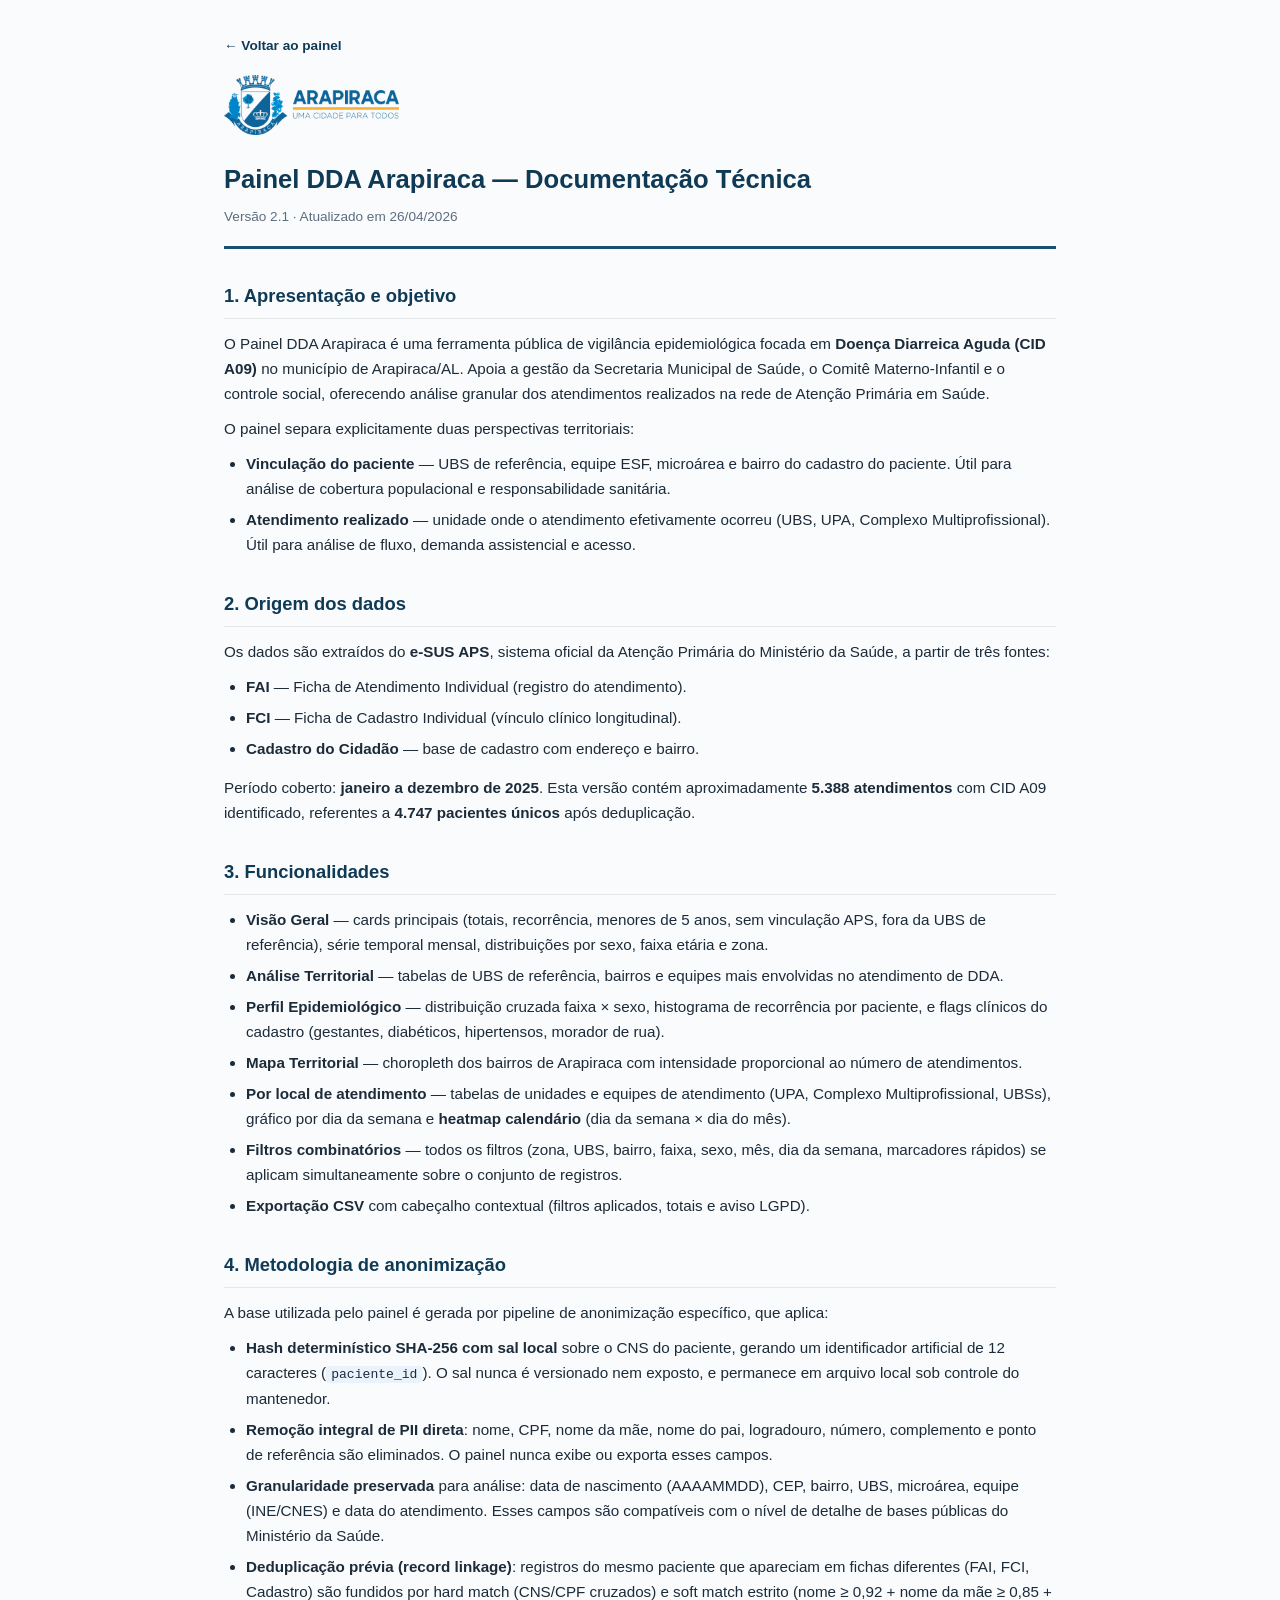
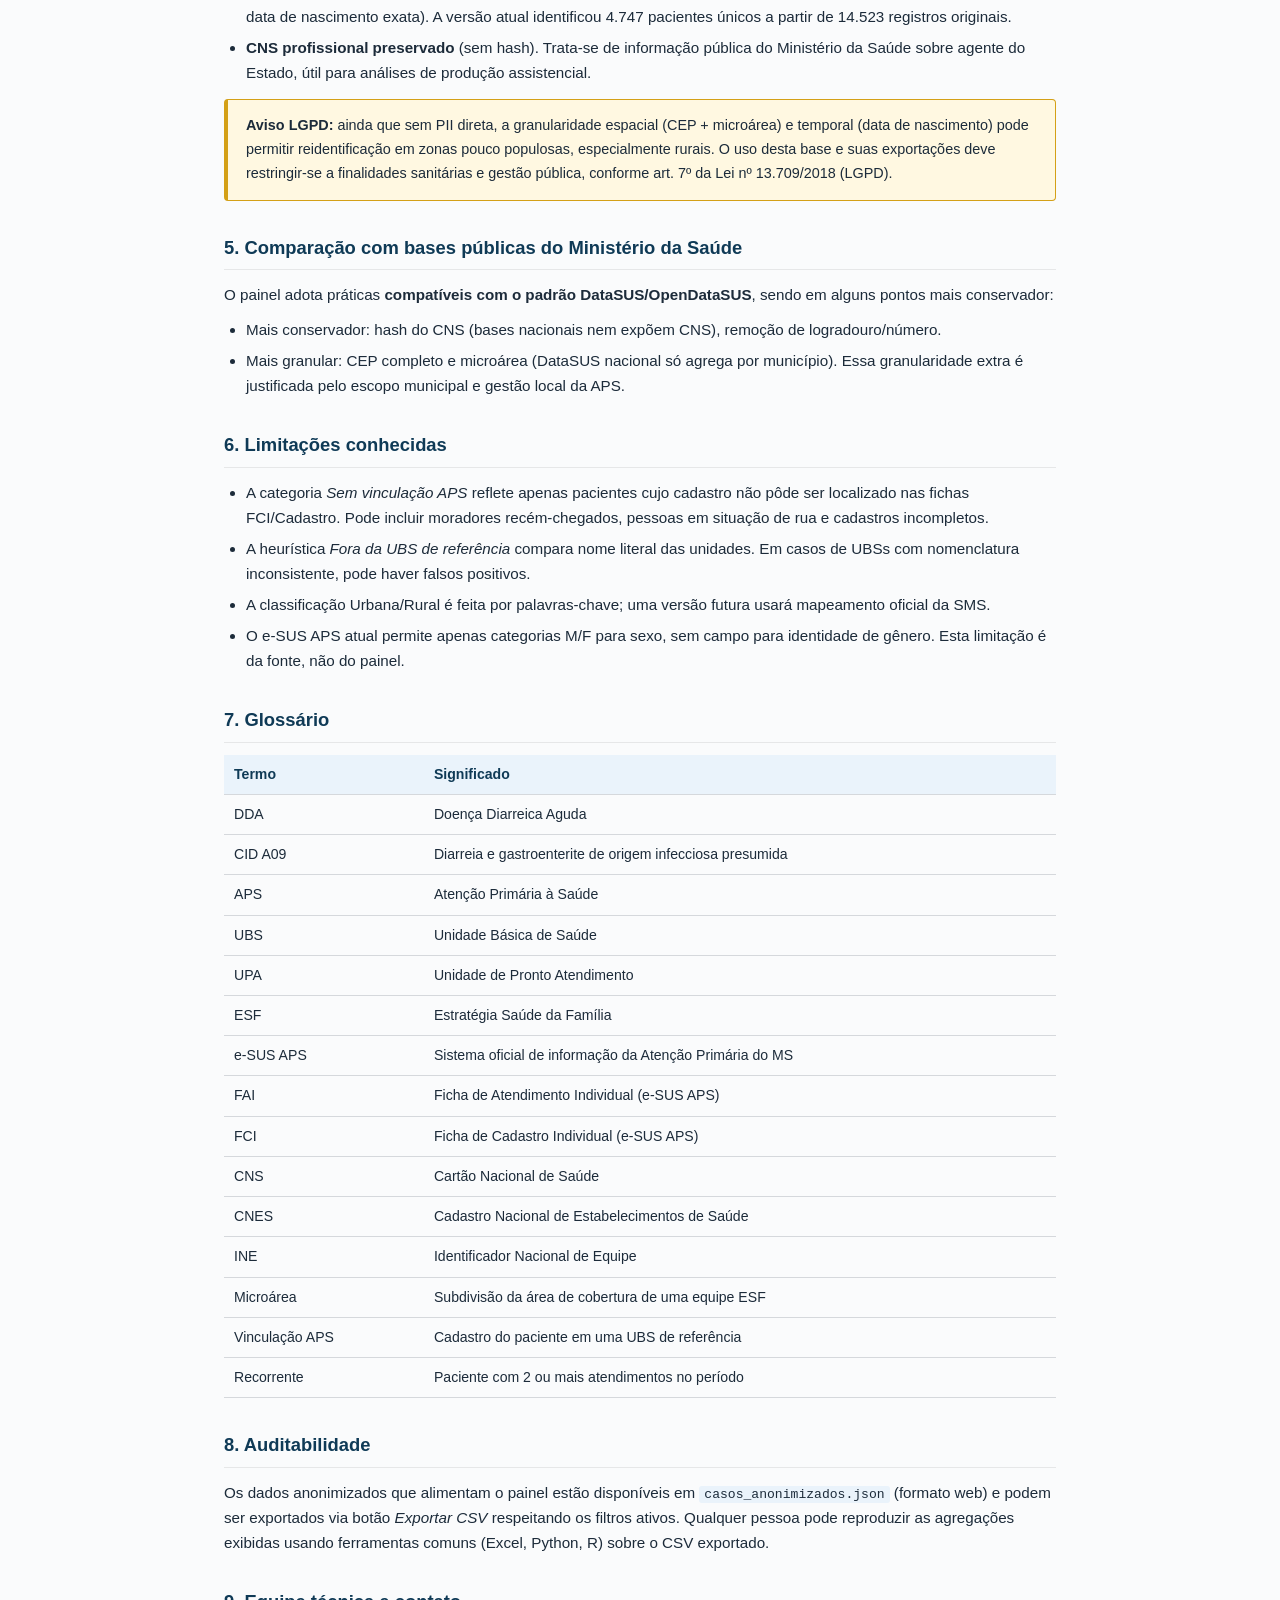
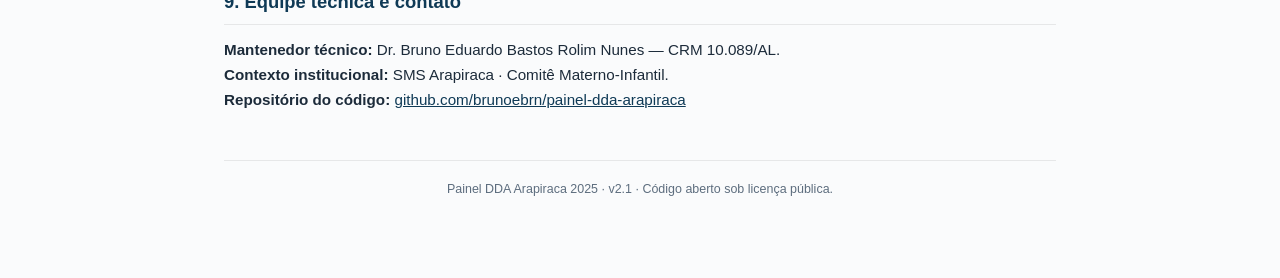
==== documentacao.html @ 30eaddb9 "v2.1: refactor arquitetural - frontend desacoplado + base anonimizada granular - index.html minimal " ====
<!DOCTYPE html>
<html lang="pt-BR">
<head>
<meta charset="UTF-8">
<meta name="viewport" content="width=device-width, initial-scale=1.0">
<title>Documentação — Painel DDA Arapiraca 2025</title>
<link rel="icon" type="image/png" href="favicon.png">
<style>
  * { margin: 0; padding: 0; box-sizing: border-box; }
  body {
    font-family: -apple-system, BlinkMacSystemFont, "Segoe UI",
                 Roboto, Arial, sans-serif;
    background: #FAFBFC; color: #1C2B3A; line-height: 1.65;
  }
  .wrap { max-width: 880px; margin: 0 auto; padding: 32px 24px 80px; }
  header {
    border-bottom: 3px solid #1B4F72;
    padding-bottom: 18px; margin-bottom: 28px;
  }
  header img { height: 60px; margin-bottom: 14px; }
  h1 { font-size: 1.6rem; color: #0F3A56; margin-bottom: 6px; }
  h2 {
    font-size: 1.15rem; color: #0F3A56;
    margin: 32px 0 12px;
    padding-bottom: 6px;
    border-bottom: 1px solid rgba(0,0,0,.08);
  }
  h3 { font-size: 1rem; margin: 18px 0 8px; color: #1C2B3A; }
  p, li { font-size: 0.95rem; margin-bottom: 10px; }
  ul, ol { margin-left: 22px; margin-bottom: 14px; }
  li { margin-bottom: 6px; }
  .callout {
    background: #FFF8E1;
    border: 1px solid #D4A017;
    border-left: 4px solid #D4A017;
    border-radius: 4px;
    padding: 14px 18px;
    margin: 14px 0;
    font-size: 0.9rem;
  }
  .back {
    display: inline-block; margin-bottom: 18px;
    color: #0F3A56; text-decoration: none;
    font-size: 0.85rem; font-weight: 600;
  }
  .back:hover { text-decoration: underline; }
  .meta { color: #5D6D7E; font-size: 0.85rem; }
  table.glossario {
    width: 100%; border-collapse: collapse; margin: 12px 0;
    font-size: 0.88rem;
  }
  table.glossario th, table.glossario td {
    padding: 8px 10px; text-align: left;
    border-bottom: 1px solid #D5D8DC;
  }
  table.glossario th {
    background: #EAF3FB; color: #0F3A56;
    font-weight: 600;
  }
  code {
    background: #EAF3FB; padding: 1px 5px;
    border-radius: 3px; font-size: 0.86em;
  }
  .footer {
    margin-top: 48px; padding-top: 18px;
    border-top: 1px solid rgba(0,0,0,.08);
    color: #5D6D7E; font-size: 0.78rem; text-align: center;
  }
  a { color: #0F3A56; }
</style>
</head>
<body>
<div class="wrap">

<a class="back" href="index.html">← Voltar ao painel</a>

<header>
  <img src="Logo_PMA.png" alt="Prefeitura Municipal de Arapiraca">
  <h1>Painel DDA Arapiraca — Documentação Técnica</h1>
  <div class="meta">Versão 2.1 · Atualizado em 26/04/2026</div>
</header>

<h2>1. Apresentação e objetivo</h2>
<p>
  O Painel DDA Arapiraca é uma ferramenta pública de vigilância
  epidemiológica focada em <strong>Doença Diarreica Aguda (CID A09)</strong>
  no município de Arapiraca/AL. Apoia a gestão da Secretaria Municipal de
  Saúde, o Comitê Materno-Infantil e o controle social, oferecendo análise
  granular dos atendimentos realizados na rede de Atenção Primária em Saúde.
</p>
<p>
  O painel separa explicitamente duas perspectivas territoriais:
</p>
<ul>
  <li>
    <strong>Vinculação do paciente</strong> — UBS de referência, equipe ESF,
    microárea e bairro do cadastro do paciente. Útil para análise de cobertura
    populacional e responsabilidade sanitária.
  </li>
  <li>
    <strong>Atendimento realizado</strong> — unidade onde o atendimento
    efetivamente ocorreu (UBS, UPA, Complexo Multiprofissional). Útil para
    análise de fluxo, demanda assistencial e acesso.
  </li>
</ul>

<h2>2. Origem dos dados</h2>
<p>
  Os dados são extraídos do <strong>e-SUS APS</strong>, sistema oficial da
  Atenção Primária do Ministério da Saúde, a partir de três fontes:
</p>
<ul>
  <li><strong>FAI</strong> — Ficha de Atendimento Individual (registro do atendimento).</li>
  <li><strong>FCI</strong> — Ficha de Cadastro Individual (vínculo clínico longitudinal).</li>
  <li><strong>Cadastro do Cidadão</strong> — base de cadastro com endereço e bairro.</li>
</ul>
<p>
  Período coberto: <strong>janeiro a dezembro de 2025</strong>. Esta versão
  contém aproximadamente <strong>5.388 atendimentos</strong> com CID A09
  identificado, referentes a <strong>4.747 pacientes únicos</strong> após
  deduplicação.
</p>

<h2>3. Funcionalidades</h2>
<ul>
  <li>
    <strong>Visão Geral</strong> — cards principais (totais, recorrência,
    menores de 5 anos, sem vinculação APS, fora da UBS de referência),
    série temporal mensal, distribuições por sexo, faixa etária e zona.
  </li>
  <li>
    <strong>Análise Territorial</strong> — tabelas de UBS de referência,
    bairros e equipes mais envolvidas no atendimento de DDA.
  </li>
  <li>
    <strong>Perfil Epidemiológico</strong> — distribuição cruzada faixa × sexo,
    histograma de recorrência por paciente, e flags clínicos do cadastro
    (gestantes, diabéticos, hipertensos, morador de rua).
  </li>
  <li>
    <strong>Mapa Territorial</strong> — choropleth dos bairros de Arapiraca
    com intensidade proporcional ao número de atendimentos.
  </li>
  <li>
    <strong>Por local de atendimento</strong> — tabelas de unidades e equipes
    de atendimento (UPA, Complexo Multiprofissional, UBSs), gráfico por dia
    da semana e <strong>heatmap calendário</strong> (dia da semana × dia do mês).
  </li>
  <li>
    <strong>Filtros combinatórios</strong> — todos os filtros (zona, UBS,
    bairro, faixa, sexo, mês, dia da semana, marcadores rápidos) se aplicam
    simultaneamente sobre o conjunto de registros.
  </li>
  <li>
    <strong>Exportação CSV</strong> com cabeçalho contextual (filtros aplicados,
    totais e aviso LGPD).
  </li>
</ul>

<h2>4. Metodologia de anonimização</h2>
<p>
  A base utilizada pelo painel é gerada por pipeline de anonimização
  específico, que aplica:
</p>
<ul>
  <li>
    <strong>Hash determinístico SHA-256 com sal local</strong> sobre o CNS do
    paciente, gerando um identificador artificial de 12 caracteres
    (<code>paciente_id</code>). O sal nunca é versionado nem exposto, e
    permanece em arquivo local sob controle do mantenedor.
  </li>
  <li>
    <strong>Remoção integral de PII direta</strong>: nome, CPF, nome da mãe,
    nome do pai, logradouro, número, complemento e ponto de referência são
    eliminados. O painel nunca exibe ou exporta esses campos.
  </li>
  <li>
    <strong>Granularidade preservada</strong> para análise: data de
    nascimento (AAAAMMDD), CEP, bairro, UBS, microárea, equipe (INE/CNES) e
    data do atendimento. Esses campos são compatíveis com o nível de detalhe
    de bases públicas do Ministério da Saúde.
  </li>
  <li>
    <strong>Deduplicação prévia (record linkage)</strong>: registros do mesmo
    paciente que apareciam em fichas diferentes (FAI, FCI, Cadastro) são
    fundidos por hard match (CNS/CPF cruzados) e soft match estrito
    (nome ≥ 0,92 + nome da mãe ≥ 0,85 + data de nascimento exata). A versão
    atual identificou 4.747 pacientes únicos a partir de 14.523 registros
    originais.
  </li>
  <li>
    <strong>CNS profissional preservado</strong> (sem hash). Trata-se de
    informação pública do Ministério da Saúde sobre agente do Estado, útil
    para análises de produção assistencial.
  </li>
</ul>

<div class="callout">
  <strong>Aviso LGPD:</strong> ainda que sem PII direta, a granularidade
  espacial (CEP + microárea) e temporal (data de nascimento) pode permitir
  reidentificação em zonas pouco populosas, especialmente rurais. O uso
  desta base e suas exportações deve restringir-se a finalidades sanitárias
  e gestão pública, conforme art. 7º da Lei nº 13.709/2018 (LGPD).
</div>

<h2>5. Comparação com bases públicas do Ministério da Saúde</h2>
<p>
  O painel adota práticas <strong>compatíveis com o padrão DataSUS/OpenDataSUS</strong>,
  sendo em alguns pontos mais conservador:
</p>
<ul>
  <li>
    Mais conservador: hash do CNS (bases nacionais nem expõem CNS), remoção
    de logradouro/número.
  </li>
  <li>
    Mais granular: CEP completo e microárea (DataSUS nacional só agrega por
    município). Essa granularidade extra é justificada pelo escopo
    municipal e gestão local da APS.
  </li>
</ul>

<h2>6. Limitações conhecidas</h2>
<ul>
  <li>
    A categoria <em>Sem vinculação APS</em> reflete apenas pacientes cujo
    cadastro não pôde ser localizado nas fichas FCI/Cadastro. Pode incluir
    moradores recém-chegados, pessoas em situação de rua e cadastros
    incompletos.
  </li>
  <li>
    A heurística <em>Fora da UBS de referência</em> compara nome literal das
    unidades. Em casos de UBSs com nomenclatura inconsistente, pode haver
    falsos positivos.
  </li>
  <li>
    A classificação Urbana/Rural é feita por palavras-chave; uma versão
    futura usará mapeamento oficial da SMS.
  </li>
  <li>
    O e-SUS APS atual permite apenas categorias M/F para sexo, sem campo
    para identidade de gênero. Esta limitação é da fonte, não do painel.
  </li>
</ul>

<h2>7. Glossário</h2>
<table class="glossario">
  <thead>
    <tr><th>Termo</th><th>Significado</th></tr>
  </thead>
  <tbody>
    <tr><td>DDA</td><td>Doença Diarreica Aguda</td></tr>
    <tr><td>CID A09</td><td>Diarreia e gastroenterite de origem infecciosa presumida</td></tr>
    <tr><td>APS</td><td>Atenção Primária à Saúde</td></tr>
    <tr><td>UBS</td><td>Unidade Básica de Saúde</td></tr>
    <tr><td>UPA</td><td>Unidade de Pronto Atendimento</td></tr>
    <tr><td>ESF</td><td>Estratégia Saúde da Família</td></tr>
    <tr><td>e-SUS APS</td><td>Sistema oficial de informação da Atenção Primária do MS</td></tr>
    <tr><td>FAI</td><td>Ficha de Atendimento Individual (e-SUS APS)</td></tr>
    <tr><td>FCI</td><td>Ficha de Cadastro Individual (e-SUS APS)</td></tr>
    <tr><td>CNS</td><td>Cartão Nacional de Saúde</td></tr>
    <tr><td>CNES</td><td>Cadastro Nacional de Estabelecimentos de Saúde</td></tr>
    <tr><td>INE</td><td>Identificador Nacional de Equipe</td></tr>
    <tr><td>Microárea</td><td>Subdivisão da área de cobertura de uma equipe ESF</td></tr>
    <tr><td>Vinculação APS</td><td>Cadastro do paciente em uma UBS de referência</td></tr>
    <tr><td>Recorrente</td><td>Paciente com 2 ou mais atendimentos no período</td></tr>
  </tbody>
</table>

<h2>8. Auditabilidade</h2>
<p>
  Os dados anonimizados que alimentam o painel estão disponíveis em
  <code>casos_anonimizados.json</code> (formato web) e podem ser exportados
  via botão <em>Exportar CSV</em> respeitando os filtros ativos. Qualquer
  pessoa pode reproduzir as agregações exibidas usando ferramentas comuns
  (Excel, Python, R) sobre o CSV exportado.
</p>

<h2>9. Equipe técnica e contato</h2>
<p>
  <strong>Mantenedor técnico:</strong> Dr. Bruno Eduardo Bastos Rolim Nunes —
  CRM 10.089/AL.<br>
  <strong>Contexto institucional:</strong> SMS Arapiraca · Comitê Materno-Infantil.<br>
  <strong>Repositório do código:</strong>
  <a href="https://github.com/brunoebrn/painel-dda-arapiraca" target="_blank" rel="noopener">
    github.com/brunoebrn/painel-dda-arapiraca
  </a>
</p>

<div class="footer">
  Painel DDA Arapiraca 2025 · v2.1 · Código aberto sob licença pública.
</div>

</div>
</body>
</html>
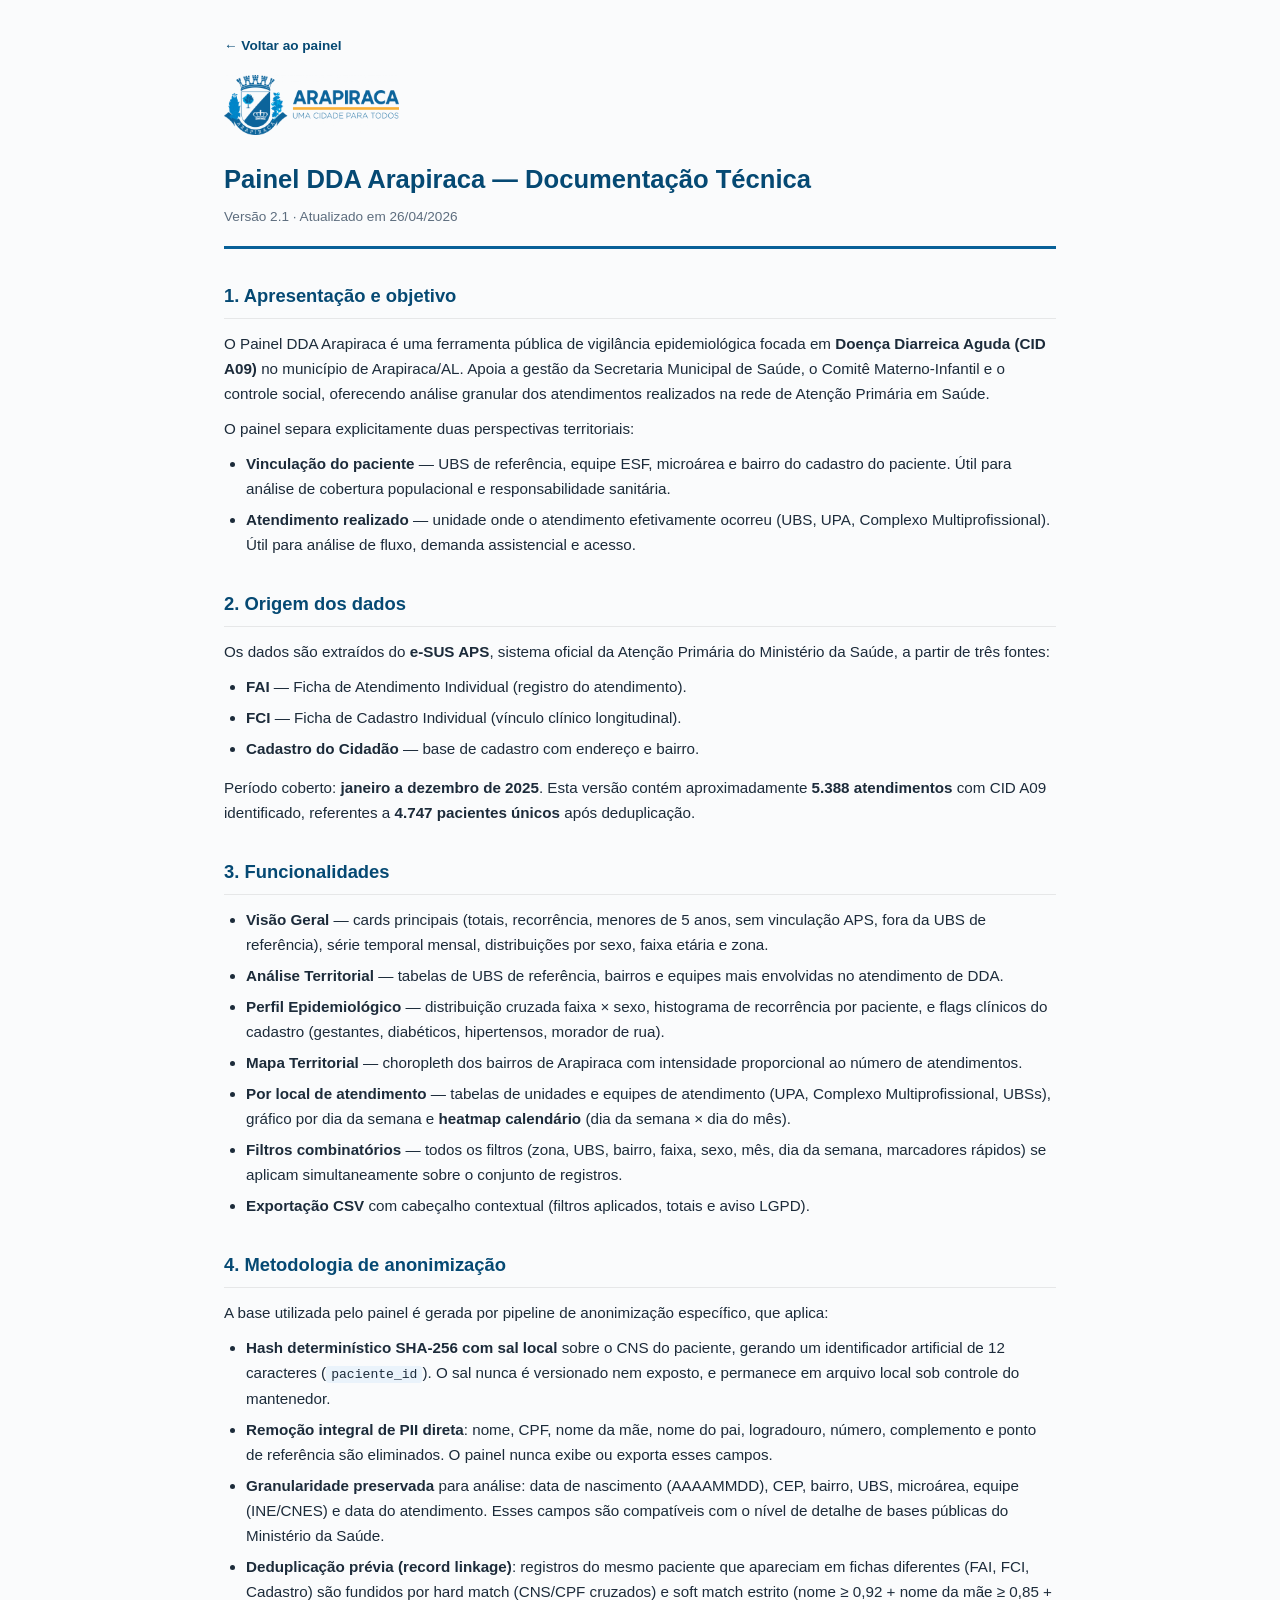
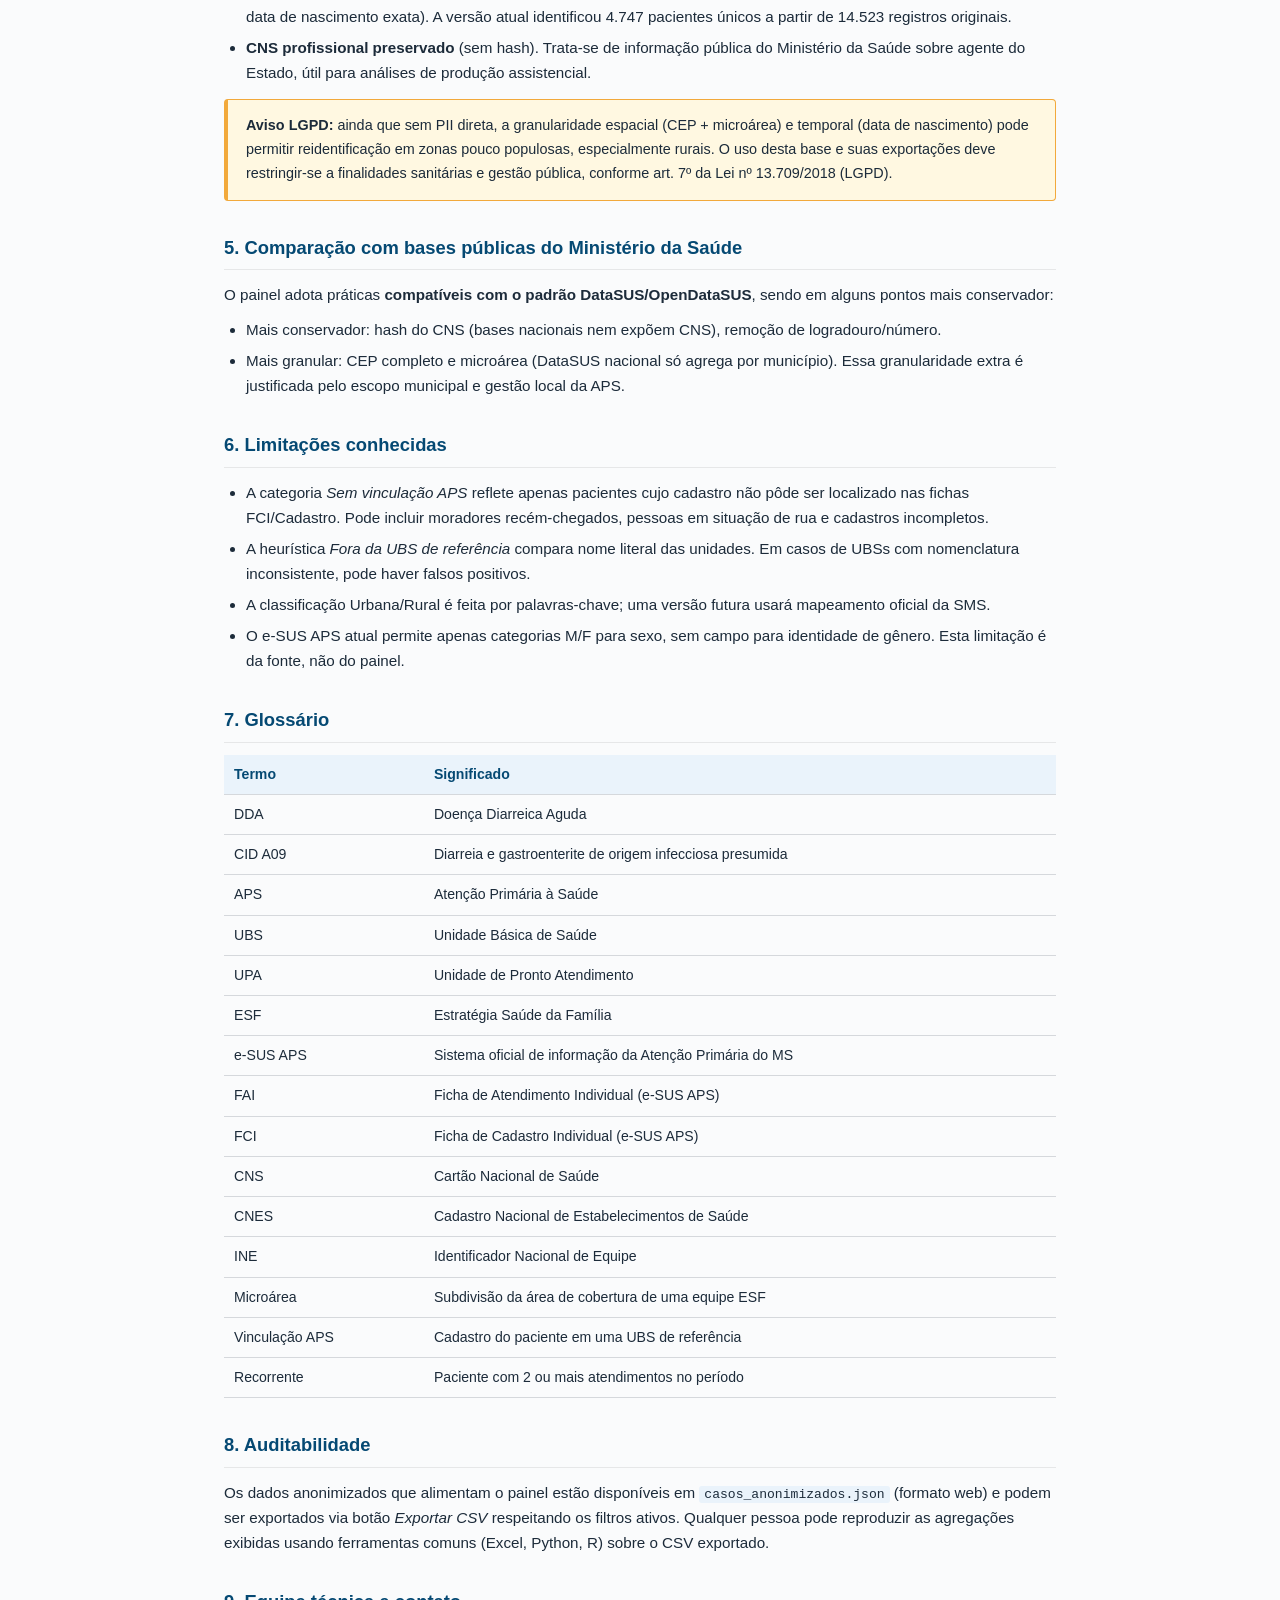
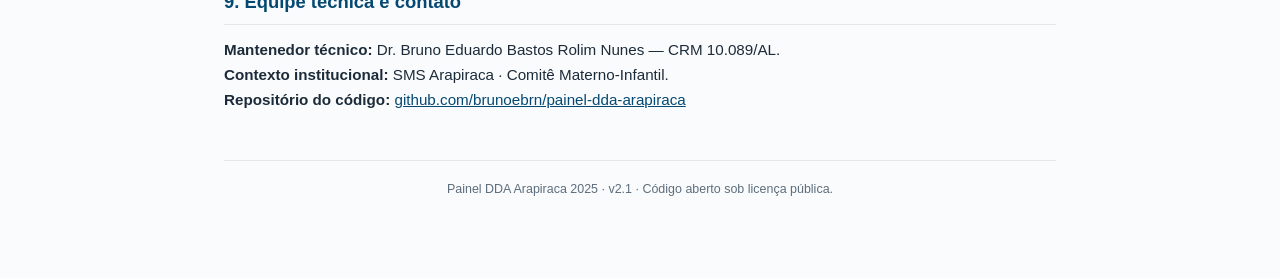
==== commit ddf906ff: "ui: refinar paleta com cores extraidas da Logo_PMA + 4 niveis de texto - primary #086098 e accent #F" ====
--- a/documentacao.html
+++ b/documentacao.html
@@ -14,13 +14,13 @@
   }
   .wrap { max-width: 880px; margin: 0 auto; padding: 32px 24px 80px; }
   header {
-    border-bottom: 3px solid #1B4F72;
+    border-bottom: 3px solid #086098;
     padding-bottom: 18px; margin-bottom: 28px;
   }
   header img { height: 60px; margin-bottom: 14px; }
-  h1 { font-size: 1.6rem; color: #0F3A56; margin-bottom: 6px; }
+  h1 { font-size: 1.6rem; color: #054973; margin-bottom: 6px; }
   h2 {
-    font-size: 1.15rem; color: #0F3A56;
+    font-size: 1.15rem; color: #054973;
     margin: 32px 0 12px;
     padding-bottom: 6px;
     border-bottom: 1px solid rgba(0,0,0,.08);
@@ -31,8 +31,8 @@
   li { margin-bottom: 6px; }
   .callout {
     background: #FFF8E1;
-    border: 1px solid #D4A017;
-    border-left: 4px solid #D4A017;
+    border: 1px solid #F2A93B;
+    border-left: 4px solid #F2A93B;
     border-radius: 4px;
     padding: 14px 18px;
     margin: 14px 0;
@@ -40,7 +40,7 @@
   }
   .back {
     display: inline-block; margin-bottom: 18px;
-    color: #0F3A56; text-decoration: none;
+    color: #054973; text-decoration: none;
     font-size: 0.85rem; font-weight: 600;
   }
   .back:hover { text-decoration: underline; }
@@ -54,7 +54,7 @@
     border-bottom: 1px solid #D5D8DC;
   }
   table.glossario th {
-    background: #EAF3FB; color: #0F3A56;
+    background: #EAF3FB; color: #054973;
     font-weight: 600;
   }
   code {
@@ -66,7 +66,7 @@
     border-top: 1px solid rgba(0,0,0,.08);
     color: #5D6D7E; font-size: 0.78rem; text-align: center;
   }
-  a { color: #0F3A56; }
+  a { color: #054973; }
 </style>
 </head>
 <body>
